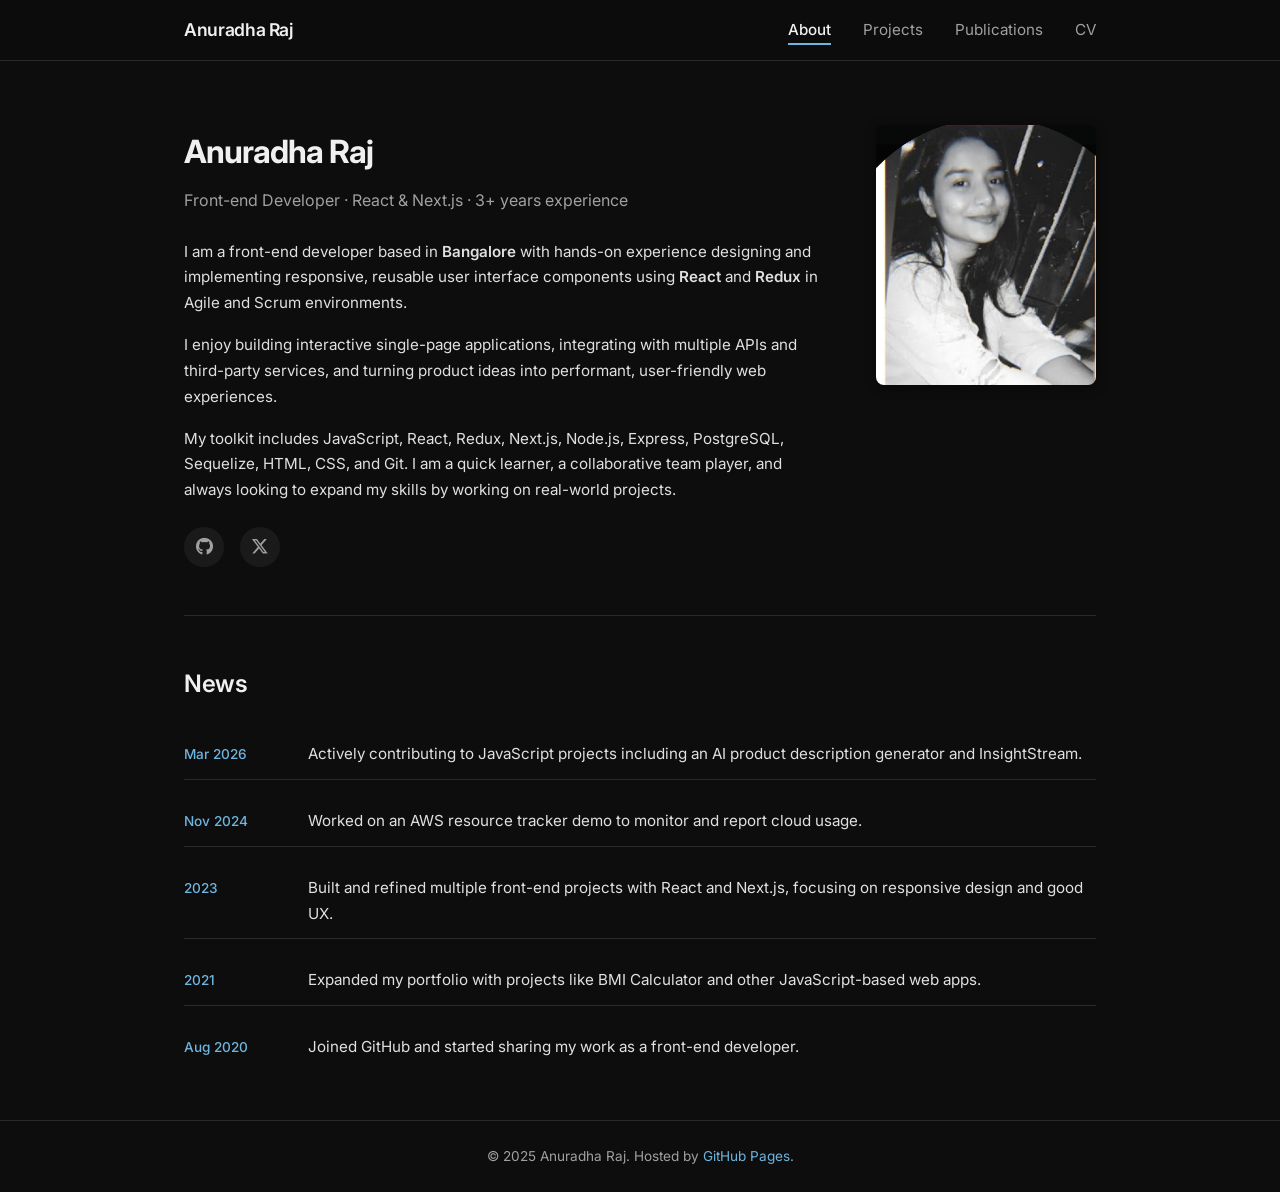
==== index.html @ a5ca209a "Initialize Anuradha Raj portfolio site Populate the template pages with Anuradha Raj details, projec" ====
<!DOCTYPE html>
<html lang="en">
<head>
  <meta charset="UTF-8">
  <meta name="viewport" content="width=device-width, initial-scale=1.0">
  <title>👋 Anuradha Raj</title>
  <link rel="preconnect" href="https://fonts.googleapis.com">
  <link rel="preconnect" href="https://fonts.gstatic.com" crossorigin>
  <link href="https://fonts.googleapis.com/css2?family=Inter:wght@300;400;500;600;700&display=swap" rel="stylesheet">
  <link rel="stylesheet" href="https://cdnjs.cloudflare.com/ajax/libs/font-awesome/6.5.1/css/all.min.css">
  <link rel="icon" href="/assets/favicon.svg?v=1" type="image/svg+xml">
  <link rel="stylesheet" href="style.css?v=2">
</head>
<body>
  <nav class="navbar">
    <div class="nav-container">
      <a href="index.html" class="nav-brand">Anuradha Raj</a>
      <button class="nav-toggle" aria-label="Toggle navigation">
        <span></span><span></span><span></span>
      </button>
      <ul class="nav-links">
        <li><a href="index.html" class="active">About</a></li>
        <li><a href="projects.html">Projects</a></li>
        <li><a href="publications.html">Publications</a></li>
        <li><a href="cv.html">CV</a></li>
      </ul>
    </div>
  </nav>

  <main class="container">
    <section class="hero">
      <div class="hero-content">
        <div class="hero-text">
          <h1>Anuradha Raj</h1>
          <p class="tagline">Front-end Developer &middot; React &amp; Next.js &middot; 3+ years experience</p>
          <div class="hero-about">
            <p>
              I am a front-end developer based in <strong>Bangalore</strong> with hands-on experience designing and implementing
              responsive, reusable user interface components using <strong>React</strong> and <strong>Redux</strong> in Agile and Scrum environments.
            </p>
            <p>
              I enjoy building interactive single-page applications, integrating with multiple APIs and third-party services, and
              turning product ideas into performant, user-friendly web experiences.
            </p>
            <p>
              My toolkit includes JavaScript, React, Redux, Next.js, Node.js, Express, PostgreSQL, Sequelize, HTML, CSS, and Git.
              I am a quick learner, a collaborative team player, and always looking to expand my skills by working on real-world projects.
            </p>
          </div>
          <div class="social-links">
            <a href="https://github.com/Anuradha007" target="_blank" rel="noopener" title="GitHub"><i class="fab fa-github"></i></a>
            <a href="https://twitter.com/shikhhaayadav" target="_blank" rel="noopener" title="Twitter"><i class="fab fa-x-twitter"></i></a>
          </div>
        </div>
        <div class="hero-image">
          <img src="assets/profile.png" alt="Anuradha Raj" class="profile-img">
        </div>
      </div>
    </section>

    <section class="news-section">
      <h2>News</h2>
      <div class="news-list">
        <div class="news-item">
          <span class="news-date">Mar 2026</span>
          <span class="news-text">Actively contributing to JavaScript projects including an AI product description generator and InsightStream.</span>
        </div>
        <div class="news-item">
          <span class="news-date">Nov 2024</span>
          <span class="news-text">Worked on an AWS resource tracker demo to monitor and report cloud usage.</span>
        </div>
        <div class="news-item">
          <span class="news-date">2023</span>
          <span class="news-text">Built and refined multiple front-end projects with React and Next.js, focusing on responsive design and good UX.</span>
        </div>
        <div class="news-item">
          <span class="news-date">2021</span>
          <span class="news-text">Expanded my portfolio with projects like BMI Calculator and other JavaScript-based web apps.</span>
        </div>
        <div class="news-item">
          <span class="news-date">Aug 2020</span>
          <span class="news-text">Joined GitHub and started sharing my work as a front-end developer.</span>
        </div>
      </div>
    </section>
  </main>

  <footer>
    <div class="container">
      <p>&copy; 2025 Anuradha Raj. Hosted by <a href="https://pages.github.com/" target="_blank">GitHub Pages</a>.</p>
    </div>
  </footer>

  <script>
    document.querySelector('.nav-toggle').addEventListener('click', function() {
      document.querySelector('.nav-links').classList.toggle('active');
      this.classList.toggle('active');
    });
  </script>
</body>
</html>
---- style.css ----
:root {
  --primary: #f0f0f0;
  --accent: #6eb5e0;
  --accent-dark: #5a9fc9;
  --text: #e0e0e0;
  --text-light: #a0a0a0;
  --bg: #0d0d0d;
  --bg-alt: #1a1a1a;
  --border: #2a2a2a;
  --shadow: 0 2px 12px rgba(0,0,0,0.4);
  --radius: 8px;
  --max-width: 960px;
  --transition: 0.2s ease;
}

*, *::before, *::after {
  box-sizing: border-box;
  margin: 0;
  padding: 0;
}

html {
  scroll-behavior: smooth;
}

body {
  font-family: 'Inter', -apple-system, BlinkMacSystemFont, 'Segoe UI', sans-serif;
  color: var(--text);
  background: var(--bg);
  line-height: 1.7;
  font-size: 16px;
}

a {
  color: var(--accent);
  text-decoration: none;
  transition: color var(--transition);
}

a:hover {
  color: var(--accent-dark);
}

.container {
  max-width: var(--max-width);
  margin: 0 auto;
  padding: 0 24px;
}

/* ── Navbar ── */
.navbar {
  background: var(--bg);
  border-bottom: 1px solid var(--border);
  position: sticky;
  top: 0;
  z-index: 100;
  backdrop-filter: blur(10px);
  background: rgba(13,13,13,0.98);
}

.nav-container {
  max-width: var(--max-width);
  margin: 0 auto;
  padding: 0 24px;
  display: flex;
  justify-content: space-between;
  align-items: center;
  height: 60px;
}

.nav-brand {
  font-weight: 600;
  font-size: 1.1rem;
  color: var(--primary);
  letter-spacing: -0.02em;
}

.nav-brand:hover {
  color: var(--accent);
}

.nav-links {
  list-style: none;
  display: flex;
  gap: 32px;
}

.nav-links a {
  color: var(--text-light);
  font-size: 0.95rem;
  font-weight: 400;
  padding: 4px 0;
  position: relative;
}

.nav-links a::after {
  content: '';
  position: absolute;
  bottom: -2px;
  left: 0;
  width: 0;
  height: 2px;
  background: var(--accent);
  transition: width var(--transition);
}

.nav-links a:hover::after,
.nav-links a.active::after {
  width: 100%;
}

.nav-links a.active {
  color: var(--primary);
  font-weight: 500;
}

.nav-toggle {
  display: none;
  background: none;
  border: none;
  cursor: pointer;
  flex-direction: column;
  gap: 5px;
  padding: 4px;
}

.nav-toggle span {
  display: block;
  width: 24px;
  height: 2px;
  background: var(--text);
  transition: all var(--transition);
}

.nav-brand .nav-emoji {
  margin-right: 6px;
}

/* ── Hero ── */
.hero {
  padding: 64px 0 48px;
}

.hero-content {
  display: flex;
  gap: 48px;
  align-items: flex-start;
}

.hero-text {
  flex: 1;
}

.hero-text h1 {
  font-size: 2rem;
  font-weight: 700;
  color: var(--primary);
  margin-bottom: 8px;
  letter-spacing: -0.03em;
}

.tagline {
  color: var(--text-light);
  font-size: 1rem;
  margin-bottom: 24px;
  font-weight: 400;
}

.hero-about p {
  margin-bottom: 16px;
  color: var(--text);
  font-size: 0.95rem;
}

.hero-about strong {
  font-weight: 600;
}

.social-links {
  display: flex;
  gap: 16px;
  margin-top: 24px;
}

.social-links a {
  display: flex;
  align-items: center;
  justify-content: center;
  width: 40px;
  height: 40px;
  border-radius: 50%;
  background: var(--bg-alt);
  color: var(--text-light);
  font-size: 1.1rem;
  transition: all var(--transition);
}

.social-links a:hover {
  background: var(--accent);
  color: #0d0d0d;
  transform: translateY(-2px);
  box-shadow: 0 4px 12px rgba(110,181,224,0.3);
}

.hero-image {
  flex-shrink: 0;
}

.profile-placeholder {
  width: 220px;
  height: 260px;
  border-radius: var(--radius);
  background: var(--bg-alt);
  border: 2px dashed var(--border);
  display: flex;
  flex-direction: column;
  align-items: center;
  justify-content: center;
  color: var(--text-light);
  gap: 8px;
}

.profile-placeholder i {
  font-size: 3rem;
  opacity: 0.3;
}

.profile-placeholder span {
  font-size: 0.8rem;
  text-align: center;
  opacity: 0.5;
}

.profile-img {
  width: 220px;
  height: 260px;
  object-fit: cover;
  border-radius: var(--radius);
  box-shadow: var(--shadow);
}

/* ── News ── */
.news-section {
  padding: 48px 0;
  border-top: 1px solid var(--border);
}

.news-section h2 {
  font-size: 1.5rem;
  font-weight: 600;
  color: var(--primary);
  margin-bottom: 24px;
  letter-spacing: -0.02em;
}

.news-list {
  display: flex;
  flex-direction: column;
  gap: 16px;
}

.news-item {
  display: flex;
  gap: 24px;
  align-items: baseline;
  padding: 12px 0;
  border-bottom: 1px solid var(--border);
}

.news-item:last-child {
  border-bottom: none;
}

.news-date {
  flex-shrink: 0;
  width: 100px;
  font-size: 0.85rem;
  font-weight: 500;
  color: var(--accent);
}

.news-text {
  font-size: 0.95rem;
  color: var(--text);
}

/* ── Projects Page ── */
.page-header {
  padding: 48px 0 24px;
}

.page-header h1 {
  font-size: 2rem;
  font-weight: 700;
  color: var(--primary);
  letter-spacing: -0.03em;
}

.page-header p {
  color: var(--text-light);
  margin-top: 8px;
}

/* Project detail page */
.project-page-content {
  padding-bottom: 64px;
  max-width: 720px;
}

.project-page-content p {
  font-size: 0.95rem;
  color: var(--text);
  margin-bottom: 16px;
  line-height: 1.7;
}

.project-page-content h2 {
  font-size: 1.15rem;
  font-weight: 600;
  color: var(--primary);
  margin-top: 28px;
  margin-bottom: 12px;
}

.project-page-content .project-links {
  margin-top: 28px;
}

.project-page-content .project-figure {
  margin: 20px 0 24px 0;
  max-width: 520px;
  padding-left: 0;
}

.project-page-content .project-figure img {
  width: 100%;
  max-height: 320px;
  height: auto;
  object-fit: contain;
  object-position: top left;
  border-radius: var(--radius);
  border: 1px solid var(--border);
  display: block;
  background: var(--bg-alt);
}

.project-page-content .project-figure figcaption {
  font-size: 0.85rem;
  color: var(--text-light);
  margin-top: 8px;
  font-style: italic;
}

/* Project category sections (Vivek-style) */
.project-category {
  font-size: 1.35rem;
  font-weight: 600;
  color: var(--primary);
  letter-spacing: -0.02em;
  margin-top: 40px;
  margin-bottom: 20px;
  padding-bottom: 8px;
  border-bottom: 2px solid var(--accent);
  display: inline-block;
}

.project-category:first-of-type {
  margin-top: 0;
}

.projects-grid {
  display: grid;
  grid-template-columns: repeat(auto-fill, minmax(340px, 1fr));
  gap: 24px;
  padding-bottom: 32px;
}

.projects-grid:last-of-type {
  padding-bottom: 64px;
}

.project-card {
  background: var(--bg-alt);
  border: 1px solid var(--border);
  border-radius: var(--radius);
  padding: 0;
  transition: all var(--transition);
  display: flex;
  flex-direction: column;
  overflow: hidden;
}

.project-thumbnail {
  width: 100%;
  height: 160px;
  display: flex;
  align-items: center;
  justify-content: center;
  font-size: 3rem;
  color: rgba(255,255,255,0.9);
  flex-shrink: 0;
  overflow: hidden;
  position: relative;
}

.project-thumbnail img {
  width: 100%;
  height: 100%;
  object-fit: cover;
  display: block;
}

.project-thumbnail.agentic { background: linear-gradient(135deg, #4a5568 0%, #2d3748 100%); }
.project-thumbnail.software { background: linear-gradient(135deg, #2b6cb0 0%, #1a365d 100%); }
.project-thumbnail.nlp { background: linear-gradient(135deg, #805ad5 0%, #553c9a 100%); }
.project-thumbnail.ml { background: linear-gradient(135deg, #d69e2e 0%, #744210 100%); }

.project-card .project-card-body {
  padding: 24px;
  display: flex;
  flex-direction: column;
  flex: 1;
}

.project-card:hover {
  box-shadow: var(--shadow);
  transform: translateY(-2px);
  border-color: var(--accent);
}

.project-card h3 {
  font-size: 1.1rem;
  font-weight: 600;
  margin-bottom: 10px;
  line-height: 1.35;
}

.project-card h3 a {
  color: var(--primary);
}

.project-card h3 a:hover {
  color: var(--accent);
}

.project-links a:not(.btn-github) {
  color: var(--accent);
  font-size: 0.9rem;
}

.project-card .project-course {
  font-size: 0.75rem;
  color: var(--accent);
  font-weight: 500;
  margin-bottom: 10px;
  text-transform: uppercase;
  letter-spacing: 0.04em;
}

.project-card p {
  font-size: 0.875rem;
  color: var(--text-light);
  margin-bottom: 14px;
  flex: 1;
  line-height: 1.55;
}

.project-tags {
  display: flex;
  flex-wrap: wrap;
  gap: 6px;
  margin-bottom: 16px;
}

.project-tags span {
  display: inline-block;
  padding: 4px 10px;
  background: var(--bg-alt);
  color: var(--text-light);
  font-size: 0.75rem;
  border-radius: 20px;
  font-weight: 500;
}

.project-card .project-tags span {
  background: var(--border);
  color: var(--text-light);
}

.project-links {
  display: flex;
  gap: 12px;
  margin-top: auto;
}

.project-links a {
  display: inline-flex;
  align-items: center;
  gap: 6px;
  padding: 8px 16px;
  border-radius: 6px;
  font-size: 0.85rem;
  font-weight: 500;
  transition: all var(--transition);
}

.btn-github {
  background: var(--primary);
  color: #0d0d0d;
}

.btn-github:hover {
  background: var(--accent);
  color: #0d0d0d;
}

/* ── Publications ── */
.publications-list {
  padding-bottom: 64px;
}

.pub-item {
  padding: 24px 0;
  border-bottom: 1px solid var(--border);
}

.pub-item:last-child {
  border-bottom: none;
}

.pub-title {
  font-size: 1.05rem;
  font-weight: 600;
  margin-bottom: 4px;
}

.pub-title a {
  color: var(--primary);
}

.pub-title a:hover {
  color: var(--accent);
}

.pub-venue {
  font-size: 0.85rem;
  color: var(--accent);
  font-weight: 500;
  margin-bottom: 8px;
}

.pub-desc {
  font-size: 0.9rem;
  color: var(--text-light);
}

/* ── CV Page ── */
.cv-section {
  padding-bottom: 64px;
}

.cv-download {
  display: inline-flex;
  align-items: center;
  gap: 8px;
  padding: 12px 24px;
  background: var(--accent);
  color: #fff;
  border-radius: 6px;
  font-weight: 500;
  margin-bottom: 40px;
  transition: all var(--transition);
}

.cv-download:hover {
  background: var(--accent-dark);
  color: #0d0d0d;
  transform: translateY(-1px);
  box-shadow: 0 4px 12px rgba(110,181,224,0.3);
}

.cv-block {
  margin-bottom: 40px;
}

.cv-block h2 {
  font-size: 1.05rem;
  font-weight: 600;
  color: var(--primary);
  margin-bottom: 16px;
  padding-bottom: 6px;
  border-bottom: 1px solid var(--border);
  display: inline-block;
}

.cv-entry {
  margin-bottom: 24px;
  padding-left: 16px;
  border-left: 3px solid var(--bg-alt);
}

.cv-entry:hover {
  border-left-color: var(--accent);
}

.cv-entry h3 {
  font-size: 1rem;
  font-weight: 600;
  color: var(--primary);
}

.cv-entry .cv-subtitle {
  font-size: 0.9rem;
  color: var(--text-light);
  margin-bottom: 4px;
}

.cv-entry .cv-date {
  font-size: 0.8rem;
  color: var(--accent);
  font-weight: 500;
}

.cv-entry ul {
  margin-top: 8px;
  padding-left: 18px;
}

.cv-entry li {
  font-size: 0.9rem;
  color: var(--text-light);
  margin-bottom: 4px;
}

/* CV — General Information table */
.cv-general-table {
  width: 100%;
  max-width: 520px;
  border-collapse: collapse;
  font-size: 0.9rem;
}

.cv-general-table tr {
  border-bottom: 1px solid var(--border);
}

.cv-general-table tr:last-child {
  border-bottom: none;
}

.cv-general-table td {
  padding: 10px 16px 10px 0;
  vertical-align: top;
  color: var(--text);
}

.cv-general-table td:first-child {
  width: 160px;
  color: var(--text-light);
  font-weight: 500;
}

.cv-general-table strong {
  color: var(--primary);
  font-weight: 600;
}

/* CV — Timeline layout */
.cv-timeline {
  display: flex;
  flex-direction: column;
  gap: 0;
}

.cv-timeline-item {
  display: grid;
  grid-template-columns: 140px 1fr;
  gap: 24px;
  padding: 18px 0;
  border-bottom: 1px solid var(--border);
}

.cv-timeline-item:last-child {
  border-bottom: none;
}

.cv-timeline-date {
  font-size: 0.85rem;
  font-weight: 500;
  color: var(--accent);
  flex-shrink: 0;
}

.cv-timeline-body h3 {
  font-size: 0.95rem;
  font-weight: 600;
  color: var(--primary);
  margin-bottom: 2px;
}

.cv-timeline-place {
  font-size: 0.85rem;
  color: var(--text-light);
  margin-bottom: 8px;
}

.cv-timeline-body ul {
  margin: 0;
  padding-left: 18px;
}

.cv-timeline-body li {
  font-size: 0.875rem;
  color: var(--text-light);
  margin-bottom: 4px;
  line-height: 1.5;
}

.cv-interests {
  font-size: 0.9rem;
  color: var(--text-light);
  margin: 0;
}

@media (max-width: 600px) {
  .cv-timeline-item {
    grid-template-columns: 1fr;
    gap: 4px;
  }

  .cv-timeline-date {
    margin-bottom: 4px;
  }
}

.skills-grid {
  display: grid;
  grid-template-columns: repeat(auto-fill, minmax(300px, 1fr));
  gap: 16px;
}

.skill-category h4 {
  font-size: 0.85rem;
  font-weight: 600;
  color: var(--primary);
  margin-bottom: 4px;
}

.skill-category p {
  font-size: 0.85rem;
  color: var(--text-light);
}

/* ── Footer ── */
footer {
  border-top: 1px solid var(--border);
  padding: 24px 0;
  text-align: center;
}

footer p {
  font-size: 0.85rem;
  color: var(--text-light);
}

/* ── Responsive ── */
@media (max-width: 768px) {
  .nav-toggle {
    display: flex;
  }

  .nav-links {
    display: none;
    position: absolute;
    top: 60px;
    left: 0;
    right: 0;
    background: rgba(13,13,13,0.98);
    border-bottom: 1px solid var(--border);
    flex-direction: column;
    padding: 16px 24px;
    gap: 12px;
  }

  .nav-links.active {
    display: flex;
  }

  .hero-content {
    flex-direction: column-reverse;
    gap: 32px;
  }

  .hero-image {
    align-self: center;
  }

  .hero-text h1 {
    font-size: 1.6rem;
  }

  .news-item {
    flex-direction: column;
    gap: 4px;
  }

  .news-date {
    width: auto;
  }

  .projects-grid {
    grid-template-columns: 1fr;
  }
}
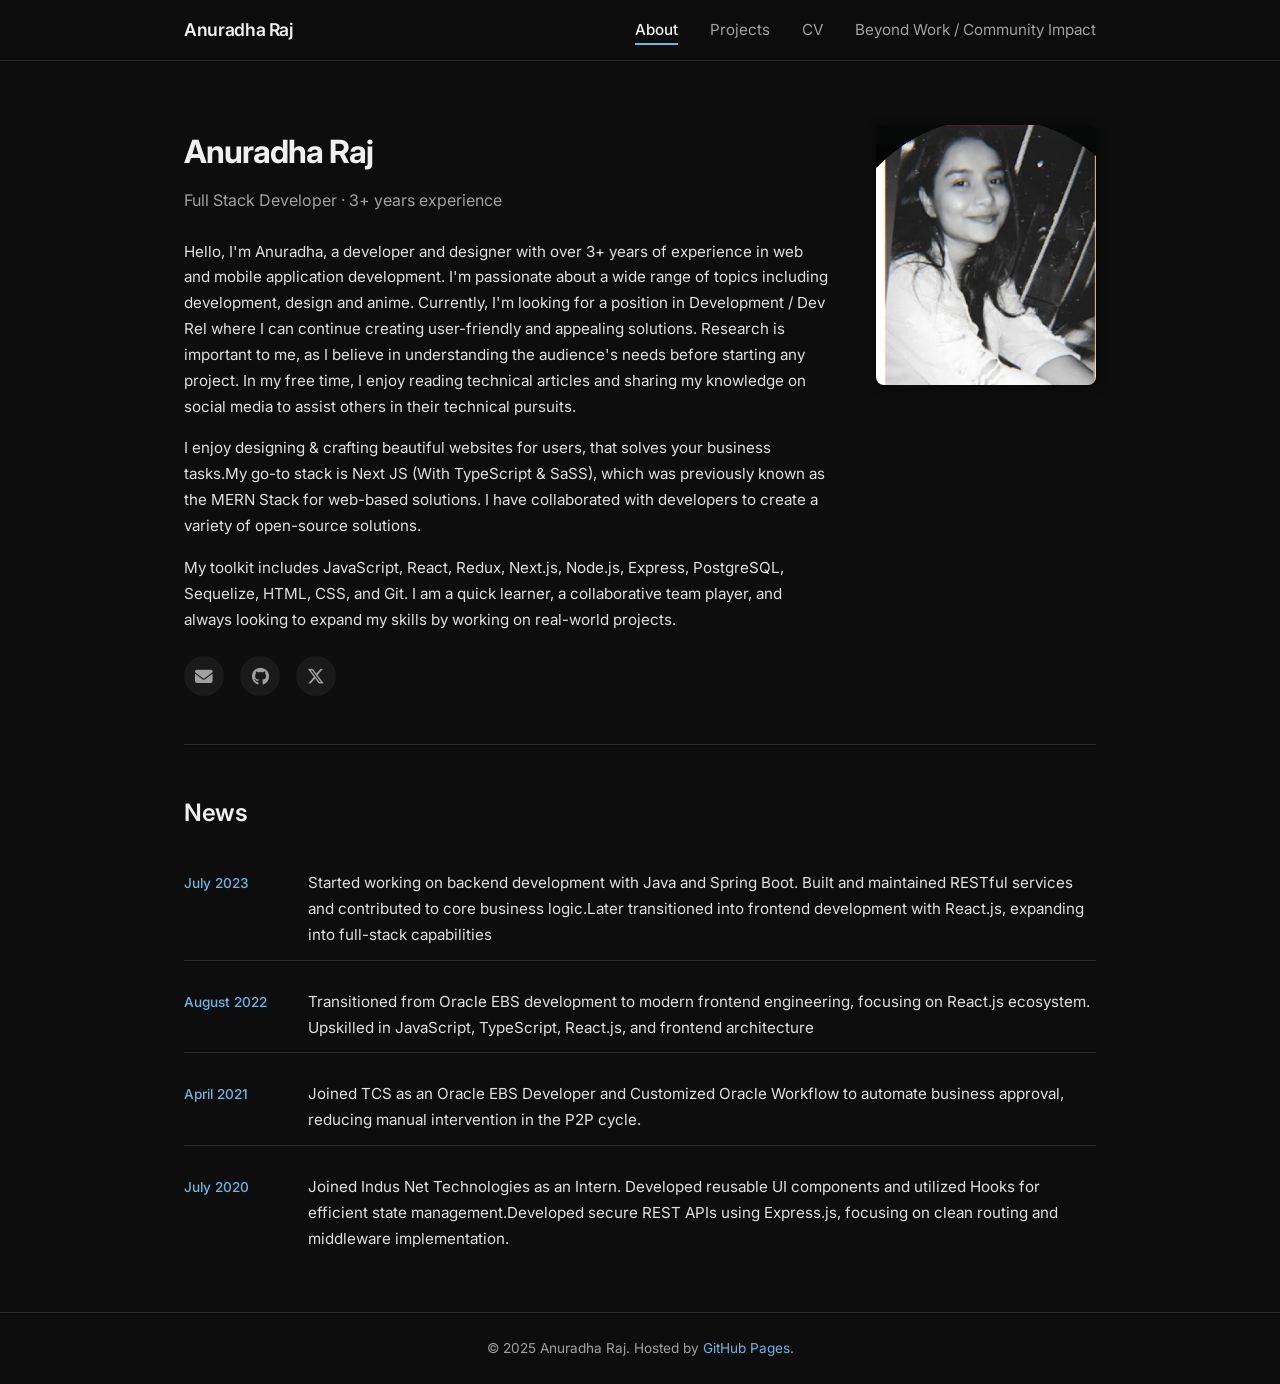
==== commit ff4d5464: "feat: update portfolio content and experience timeline" ====
--- a/index.html
+++ b/index.html
@@ -21,8 +21,8 @@
       <ul class="nav-links">
         <li><a href="index.html" class="active">About</a></li>
         <li><a href="projects.html">Projects</a></li>
-        <li><a href="publications.html">Publications</a></li>
         <li><a href="cv.html">CV</a></li>
+        <li><a href="volunteers.html">Beyond Work / Community Impact</a></li>
       </ul>
     </div>
   </nav>
@@ -32,15 +32,13 @@
       <div class="hero-content">
         <div class="hero-text">
           <h1>Anuradha Raj</h1>
-          <p class="tagline">Front-end Developer &middot; React &amp; Next.js &middot; 3+ years experience</p>
+          <p class="tagline">Full Stack Developer &middot; 3+ years experience</p>
           <div class="hero-about">
             <p>
-              I am a front-end developer based in <strong>Bangalore</strong> with hands-on experience designing and implementing
-              responsive, reusable user interface components using <strong>React</strong> and <strong>Redux</strong> in Agile and Scrum environments.
+              Hello, I'm Anuradha, a developer and designer with over 3+ years of experience in web and mobile application development. I'm passionate about a wide range of topics including development, design and anime. Currently, I'm looking for a position in Development / Dev Rel where I can continue creating user-friendly and appealing solutions. Research is important to me, as I believe in understanding the audience's needs before starting any project. In my free time, I enjoy reading technical articles and sharing my knowledge on social media to assist others in their technical pursuits.
             </p>
             <p>
-              I enjoy building interactive single-page applications, integrating with multiple APIs and third-party services, and
-              turning product ideas into performant, user-friendly web experiences.
+              I enjoy designing & crafting beautiful websites for users, that solves your business tasks.My go-to stack is Next JS (With TypeScript & SaSS), which was previously known as the MERN Stack for web-based solutions. I have collaborated with developers to create a variety of open-source solutions.
             </p>
             <p>
               My toolkit includes JavaScript, React, Redux, Next.js, Node.js, Express, PostgreSQL, Sequelize, HTML, CSS, and Git.
@@ -48,6 +46,7 @@
             </p>
           </div>
           <div class="social-links">
+            <a href="rajanuradha103@gmail.com" target="_blank" rel="noopener" title="Gmail"><i class="fas fa-envelope"></i></a>
             <a href="https://github.com/Anuradha007" target="_blank" rel="noopener" title="GitHub"><i class="fab fa-github"></i></a>
             <a href="https://twitter.com/shikhhaayadav" target="_blank" rel="noopener" title="Twitter"><i class="fab fa-x-twitter"></i></a>
           </div>
@@ -62,24 +61,20 @@
       <h2>News</h2>
       <div class="news-list">
         <div class="news-item">
-          <span class="news-date">Mar 2026</span>
-          <span class="news-text">Actively contributing to JavaScript projects including an AI product description generator and InsightStream.</span>
+          <span class="news-date">July 2023</span>
+          <span class="news-text">Started working on backend development with Java and Spring Boot. Built and maintained RESTful services and contributed to core business logic.Later transitioned into frontend development with React.js, expanding into full-stack capabilities</span>
         </div>
         <div class="news-item">
-          <span class="news-date">Nov 2024</span>
-          <span class="news-text">Worked on an AWS resource tracker demo to monitor and report cloud usage.</span>
+          <span class="news-date">August 2022</span>
+          <span class="news-text">Transitioned from Oracle EBS development to modern frontend engineering, focusing on React.js ecosystem. Upskilled in JavaScript, TypeScript, React.js, and frontend architecture</span>
         </div>
         <div class="news-item">
-          <span class="news-date">2023</span>
-          <span class="news-text">Built and refined multiple front-end projects with React and Next.js, focusing on responsive design and good UX.</span>
+          <span class="news-date">April 2021</span>
+          <span class="news-text">Joined TCS as an Oracle EBS Developer and Customized Oracle Workflow to automate business approval, reducing manual intervention in the P2P cycle.</span>
         </div>
         <div class="news-item">
-          <span class="news-date">2021</span>
-          <span class="news-text">Expanded my portfolio with projects like BMI Calculator and other JavaScript-based web apps.</span>
-        </div>
-        <div class="news-item">
-          <span class="news-date">Aug 2020</span>
-          <span class="news-text">Joined GitHub and started sharing my work as a front-end developer.</span>
+          <span class="news-date">July 2020</span>
+          <span class="news-text">Joined Indus Net Technologies as an Intern. Developed reusable UI components and utilized Hooks for efficient state management.Developed secure REST APIs using Express.js, focusing on clean routing and middleware implementation.</span>
         </div>
       </div>
     </section>
--- a/style.css
+++ b/style.css
@@ -514,8 +514,8 @@
   color: #0d0d0d;
 }
 
-/* ── Publications ── */
-.publications-list {
+/* ── Volunteers ── */
+.volunteers-list {
   padding-bottom: 64px;
 }
 
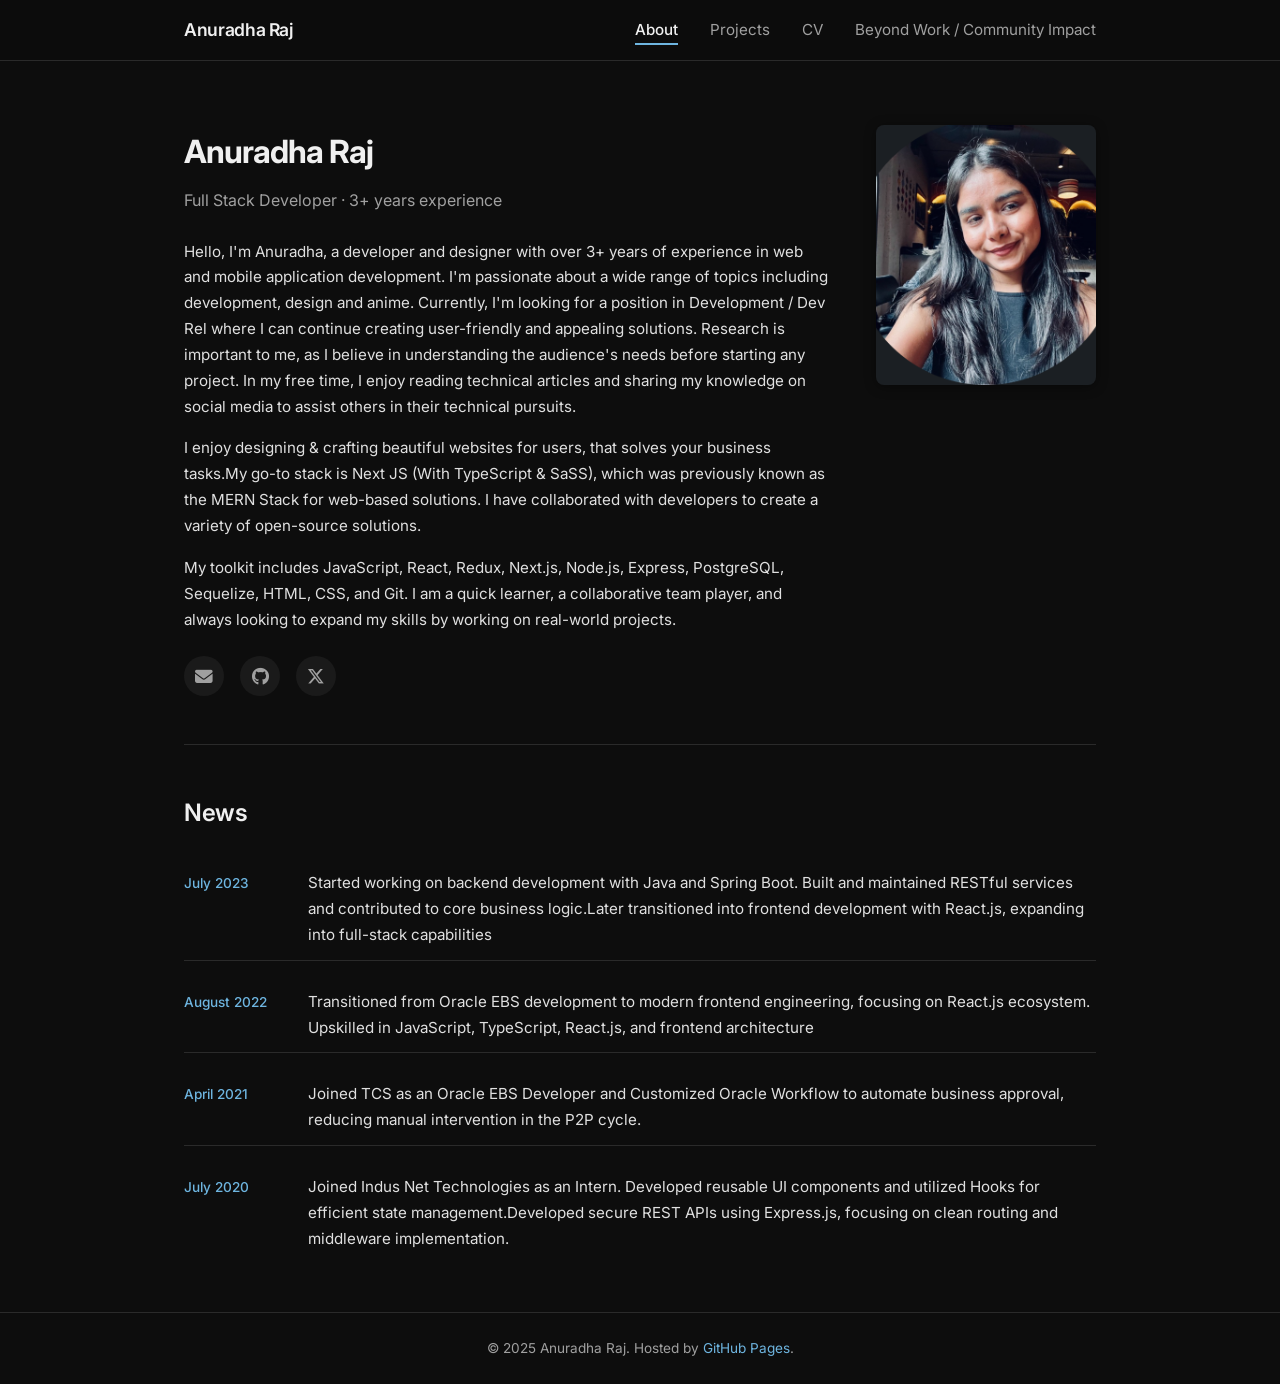
==== commit d3557a65: "feat: update profile image on portfolio" ====
--- a/index.html
+++ b/index.html
@@ -52,7 +52,7 @@
           </div>
         </div>
         <div class="hero-image">
-          <img src="assets/profile.png" alt="Anuradha Raj" class="profile-img">
+          <img src="assets/profile2.png" alt="Anuradha Raj" class="profile-img">
         </div>
       </div>
     </section>
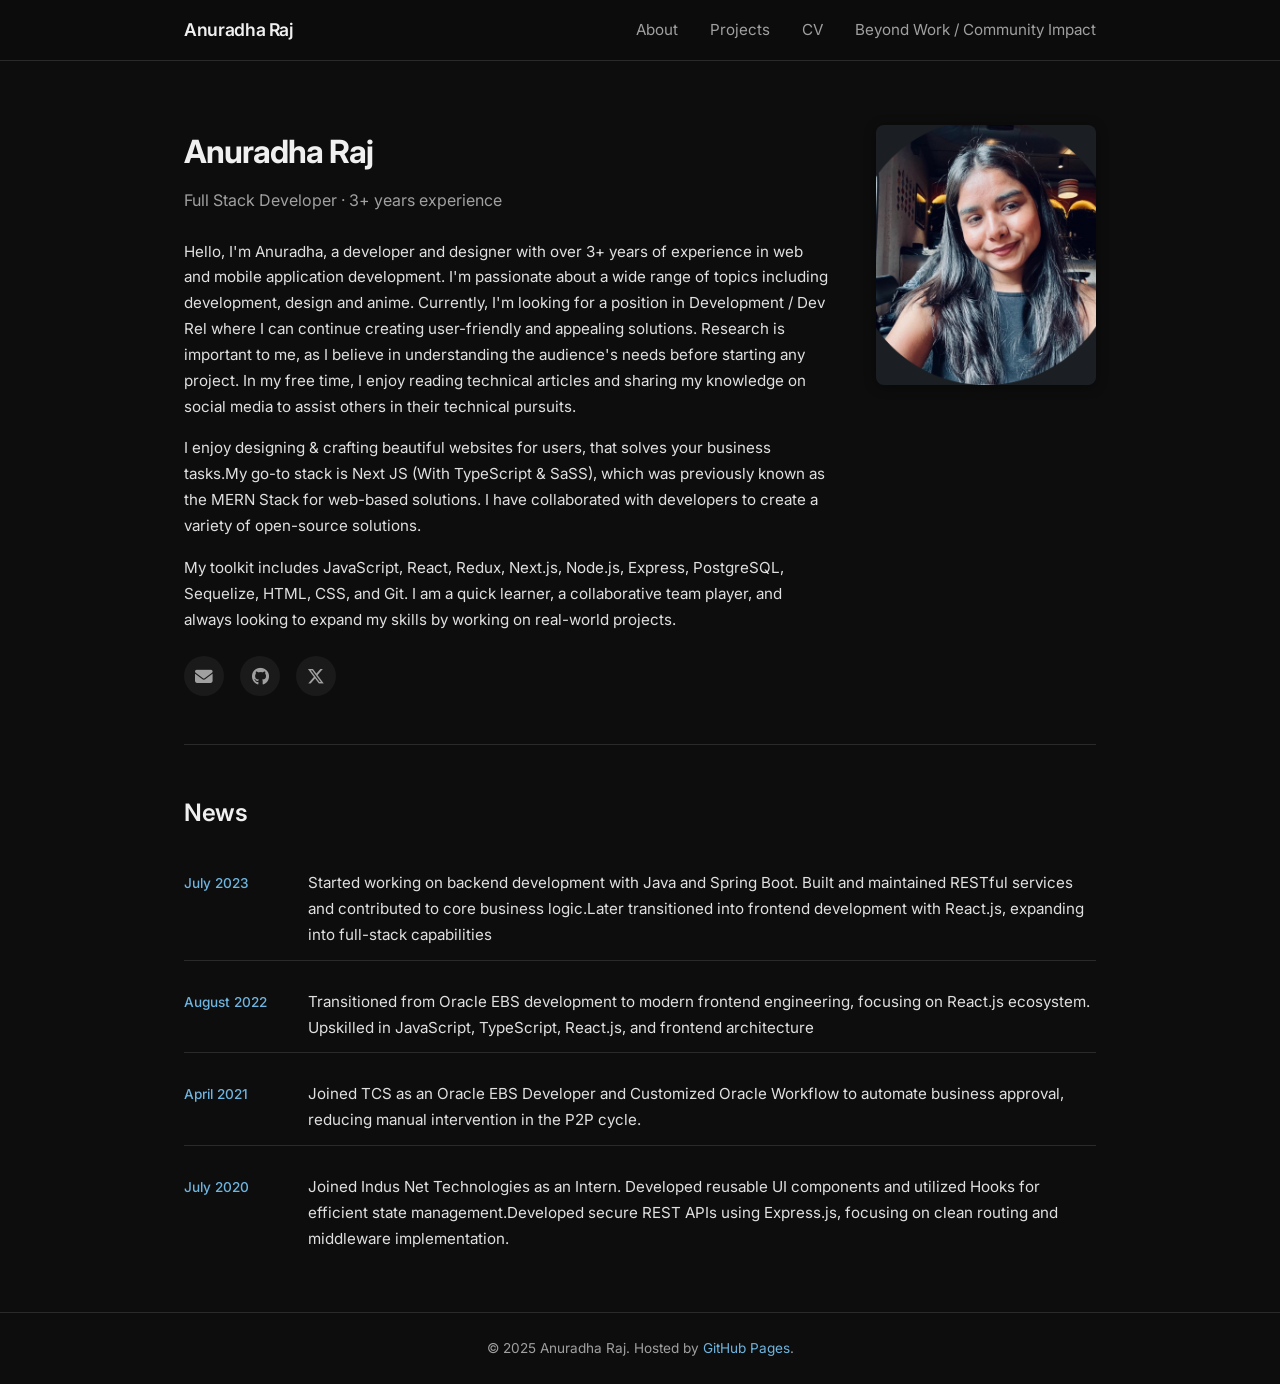
==== commit 8e527ec7: "feat: minor style changes" ====
--- a/index.html
+++ b/index.html
@@ -19,7 +19,7 @@
         <span></span><span></span><span></span>
       </button>
       <ul class="nav-links">
-        <li><a href="index.html" class="active">About</a></li>
+        <li><a href="index.html">About</a></li>
         <li><a href="projects.html">Projects</a></li>
         <li><a href="cv.html">CV</a></li>
         <li><a href="volunteers.html">Beyond Work / Community Impact</a></li>
@@ -46,7 +46,7 @@
             </p>
           </div>
           <div class="social-links">
-            <a href="rajanuradha103@gmail.com" target="_blank" rel="noopener" title="Gmail"><i class="fas fa-envelope"></i></a>
+            <a href="mailto:rajanuradha103@gmail.com" target="_blank" rel="noopener" title="Gmail"><i class="fas fa-envelope"></i></a>
             <a href="https://github.com/Anuradha007" target="_blank" rel="noopener" title="GitHub"><i class="fab fa-github"></i></a>
             <a href="https://twitter.com/shikhhaayadav" target="_blank" rel="noopener" title="Twitter"><i class="fab fa-x-twitter"></i></a>
           </div>
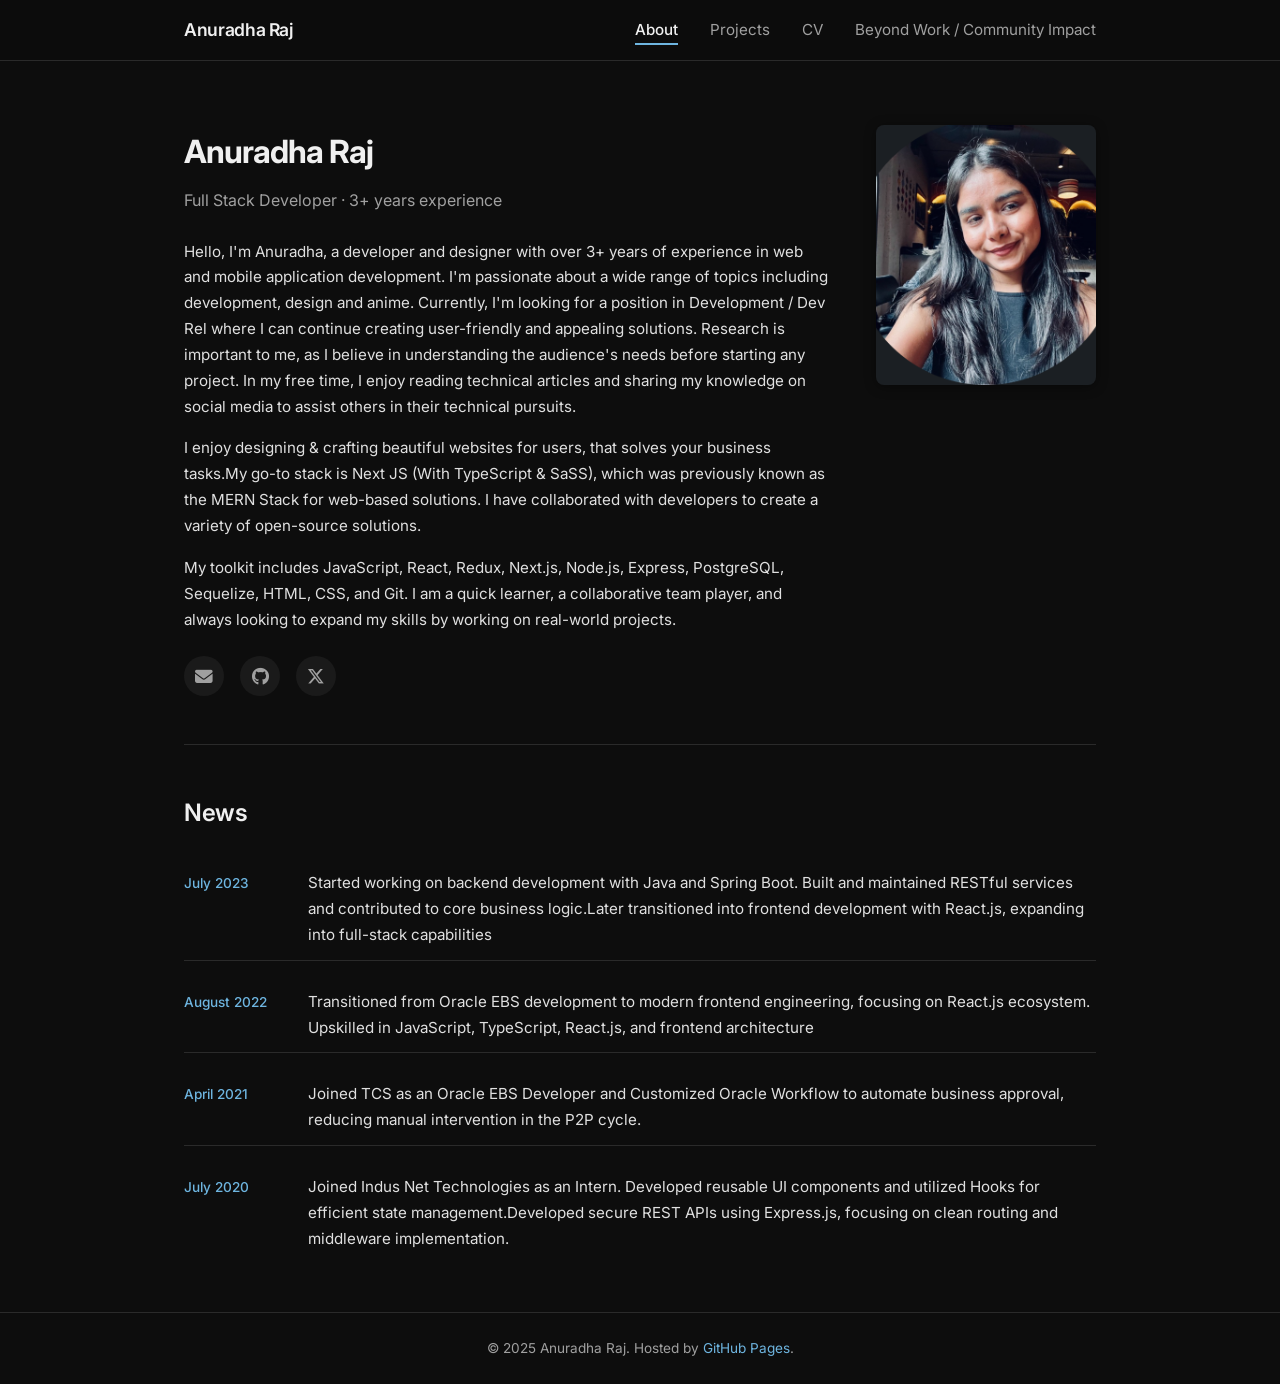
==== commit 9132fd9f: "feat: minor styling changes" ====
--- a/index.html
+++ b/index.html
@@ -87,10 +87,23 @@
   </footer>
 
   <script>
-    document.querySelector('.nav-toggle').addEventListener('click', function() {
-      document.querySelector('.nav-links').classList.toggle('active');
-      this.classList.toggle('active');
-    });
-  </script>
+
+  document.querySelector('.nav-toggle').addEventListener('click', function() {
+    document.querySelector('.nav-links').classList.toggle('active');
+    this.classList.toggle('active');
+  });
+
+
+  const navLinks = document.querySelectorAll('.nav-links a');
+  const currentPath = window.location.pathname.split('/').pop();
+
+  navLinks.forEach(link => {
+    const linkPath = link.getAttribute('href');
+
+    if (linkPath === currentPath || (currentPath === '' && linkPath === 'index.html')) {
+      link.classList.add('active');
+    }
+  });
+</script>
 </body>
 </html>
--- a/style.css
+++ b/style.css
@@ -47,7 +47,6 @@
   padding: 0 24px;
 }
 
-/* ── Navbar ── */
 .navbar {
   background: var(--bg);
   border-bottom: 1px solid var(--border);
@@ -87,6 +86,7 @@
 
 .nav-links a {
   color: var(--text-light);
+  text-decoration: none;
   font-size: 0.95rem;
   font-weight: 400;
   padding: 4px 0;
@@ -239,7 +239,6 @@
   box-shadow: var(--shadow);
 }
 
-/* ── News ── */
 .news-section {
   padding: 48px 0;
   border-top: 1px solid var(--border);
@@ -284,7 +283,6 @@
   color: var(--text);
 }
 
-/* ── Projects Page ── */
 .page-header {
   padding: 48px 0 24px;
 }
@@ -301,7 +299,7 @@
   margin-top: 8px;
 }
 
-/* Project detail page */
+
 .project-page-content {
   padding-bottom: 64px;
   max-width: 720px;
@@ -351,7 +349,6 @@
   font-style: italic;
 }
 
-/* Project category sections (Vivek-style) */
 .project-category {
   font-size: 1.35rem;
   font-weight: 600;
@@ -514,7 +511,7 @@
   color: #0d0d0d;
 }
 
-/* ── Volunteers ── */
+
 .volunteers-list {
   padding-bottom: 64px;
 }
@@ -554,7 +551,7 @@
   color: var(--text-light);
 }
 
-/* ── CV Page ── */
+
 .cv-section {
   padding-bottom: 64px;
 }
@@ -632,7 +629,7 @@
   margin-bottom: 4px;
 }
 
-/* CV — General Information table */
+
 .cv-general-table {
   width: 100%;
   max-width: 520px;
@@ -665,7 +662,7 @@
   font-weight: 600;
 }
 
-/* CV — Timeline layout */
+
 .cv-timeline {
   display: flex;
   flex-direction: column;
@@ -673,35 +670,44 @@
 }
 
 .cv-timeline-item {
-  display: grid;
-  grid-template-columns: 140px 1fr;
+  display: flex;
+  align-items: flex-start;
   gap: 24px;
   padding: 18px 0;
   border-bottom: 1px solid var(--border);
 }
 
+.cv-timeline-date {
+  flex-shrink: 0;
+  width: 140px;
+  font-size: 0.85rem;
+  font-weight: 500;
+  color: var(--accent);
+}
+
+.cv-timeline-body {
+  flex: 1;
+  min-width: 0;
+  display: table;
+  width: 100%;
+}
+
+.cv-timeline-place {
+  font-size: 0.85rem;
+  color: var(--text-light);
+  margin-bottom: 8px;
+  display: block;
+}
+
 .cv-timeline-item:last-child {
   border-bottom: none;
 }
 
-.cv-timeline-date {
-  font-size: 0.85rem;
-  font-weight: 500;
-  color: var(--accent);
-  flex-shrink: 0;
-}
-
 .cv-timeline-body h3 {
   font-size: 0.95rem;
   font-weight: 600;
   color: var(--primary);
   margin-bottom: 2px;
-}
-
-.cv-timeline-place {
-  font-size: 0.85rem;
-  color: var(--text-light);
-  margin-bottom: 8px;
 }
 
 .cv-timeline-body ul {
@@ -724,11 +730,12 @@
 
 @media (max-width: 600px) {
   .cv-timeline-item {
-    grid-template-columns: 1fr;
+    flex-direction: column;
     gap: 4px;
   }
 
   .cv-timeline-date {
+    width: auto;
     margin-bottom: 4px;
   }
 }
@@ -751,7 +758,7 @@
   color: var(--text-light);
 }
 
-/* ── Footer ── */
+
 footer {
   border-top: 1px solid var(--border);
   padding: 24px 0;
@@ -763,7 +770,7 @@
   color: var(--text-light);
 }
 
-/* ── Responsive ── */
+
 @media (max-width: 768px) {
   .nav-toggle {
     display: flex;
